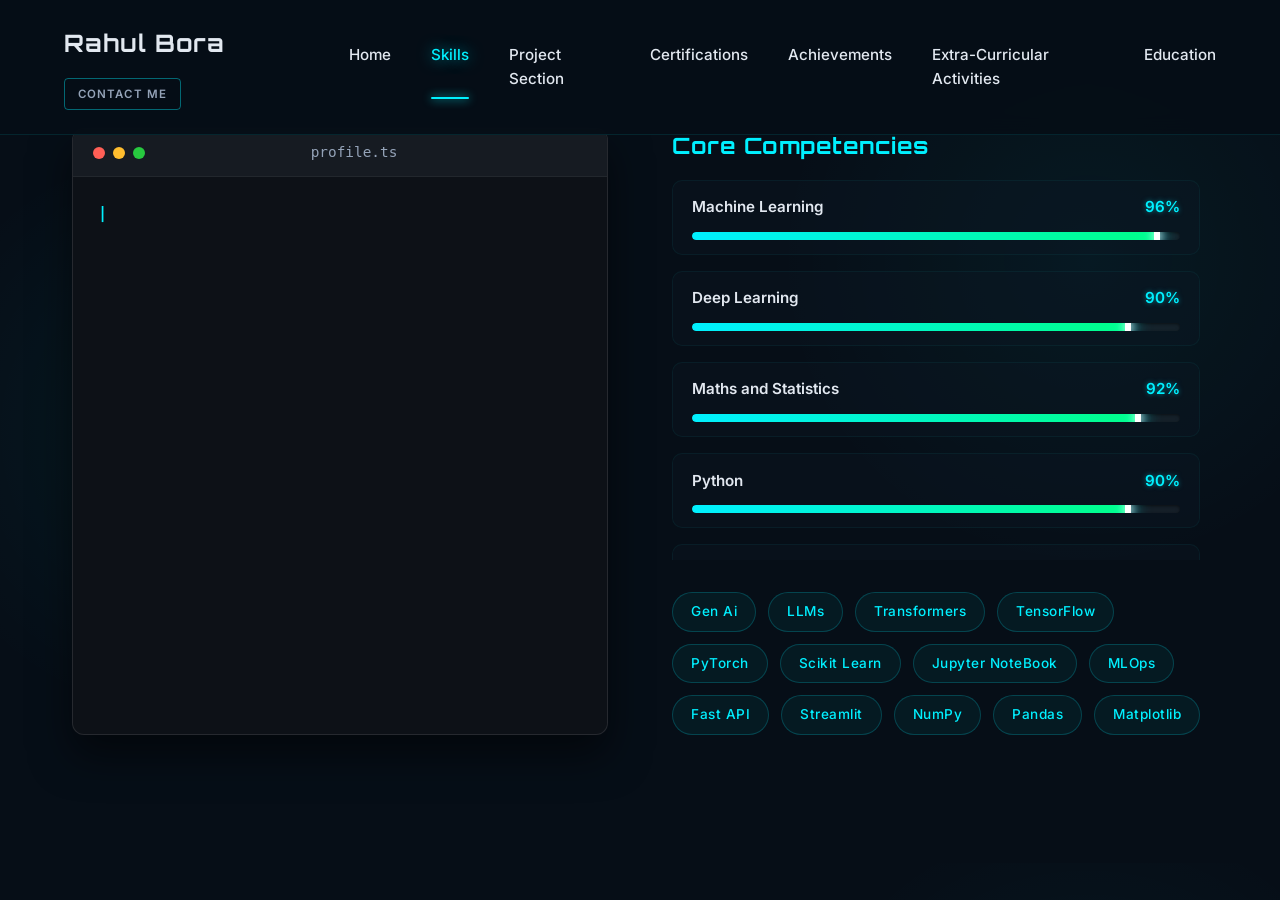
==== skills.html @ 7b427ab5 "pushing" ====
<!DOCTYPE html>
<html lang="en">

<head>
    <meta charset="UTF-8">
    <meta name="viewport" content="width=device-width, initial-scale=1.0">
    <title>Skills | Rahul AI Portfolio</title>
    <meta name="description" content="Technical skills and core competencies of Rahul.">
    <link rel="stylesheet" href="styles.css">
    <link rel="preconnect" href="https://fonts.googleapis.com">
    <link rel="preconnect" href="https://fonts.gstatic.com" crossorigin>
    <link
        href="https://fonts.googleapis.com/css2?family=Inter:wght@400;500;600;700&family=Orbitron:wght@500;700;900&display=swap"
        rel="stylesheet">
    <link rel="stylesheet" href="https://cdnjs.cloudflare.com/ajax/libs/font-awesome/6.4.0/css/all.min.css">
</head>

<body class="skills-page">
    <nav class="navbar">
        <div class="logo">
            <span class="logo-text">Rahul Bora</span>
            <a href="contact.html" class="btn-nav-contact">Contact Me</a>
        </div>
        <div class="nav-links">
            <a href="index.html">Home</a>
            <a href="skills.html" class="active">Skills</a>
            <a href="projects.html">Project Section</a>
            <a href="certification.html">Certifications</a>
            <a href="achievements.html">Achievements</a>
            <a href="extracurriculars.html">Extra-Curricular Activities</a>
            <a href="education.html">Education</a>
        </div>
    </nav>

    <main>
        <section id="skills" class="about-section" style="padding-top: 8rem;">


            <div class="about-content">
                <div class="code-window">
                    <div class="window-header">
                        <div class="dots">
                            <span class="dot red"></span>
                            <span class="dot yellow"></span>
                            <span class="dot green"></span>
                        </div>
                        <div class="filename">profile.ts</div>
                    </div>
                    <div class="code-content">
                        <pre class="profile-code-pre"><code id="profile-code-typewriter" class="profile-typewriter-code"></code></pre>
                    </div>
                </div>

                <div class="about-text">
                    <h3 class="subsection-title">Core Competencies</h3>

                    <div class="skills-list">
                        <div class="skill-item">
                            <div class="skill-info">
                                <span>Machine Learning</span>
                                <span>96%</span>
                            </div>
                            <div class="progress-bar">
                                <div class="progress" style="width: 96%"></div>
                            </div>
                        </div>
                        <div class="skill-item">
                            <div class="skill-info">
                                <span>Deep Learning</span>
                                <span>90%</span>
                            </div>
                            <div class="progress-bar">
                                <div class="progress" style="width: 90%"></div>
                            </div>
                        </div>
                        <div class="skill-item">
                            <div class="skill-info">
                                <span>Maths and Statistics</span>
                                <span>92%</span>
                            </div>
                            <div class="progress-bar">
                                <div class="progress" style="width: 92%"></div>
                            </div>
                        </div>
                        <div class="skill-item">
                            <div class="skill-info">
                                <span>Python</span>
                                <span>90%</span>
                            </div>
                            <div class="progress-bar">
                                <div class="progress" style="width: 90%"></div>
                            </div>
                        </div>
                        <div class="skill-item">
                            <div class="skill-info">
                                <span>C++</span>
                                <span>95%</span>
                            </div>
                            <div class="progress-bar">
                                <div class="progress" style="width: 99%"></div>
                            </div>
                        </div>
                        <div class="skill-item">
                            <div class="skill-info">
                                <span>MySQL</span>
                                <span>90%</span>
                            </div>
                            <div class="progress-bar">
                                <div class="progress" style="width: 90%"></div>
                            </div>
                        </div>
                        <div class="skill-item">
                            <div class="skill-info">
                                <span>Power Bi</span>
                                <span>80%</span>
                            </div>
                            <div class="progress-bar">
                                <div class="progress" style="width: 80%"></div>
                            </div>
                        </div>
                    </div>

                    <div class="tags">
                        <span class="tag">Gen Ai</span>
                        <span class="tag">LLMs</span>
                        <span class="tag">Transformers</span>
                        <span class="tag">TensorFlow</span>
                        <span class="tag">PyTorch</span>
                        <span class="tag">Scikit Learn</span>
                        <span class="tag">Jupyter NoteBook</span>
                        <span class="tag">MLOps</span>
                        <span class="tag">Fast API</span>
                        <span class="tag">Streamlit</span>
                        <span class="tag">NumPy</span>
                        <span class="tag">Pandas</span>
                        <span class="tag">Matplotlib</span>
                    </div>
                </div>
            </div>
        </section>
    </main>

    <script src="script.js"></script>
</body>

</html>
---- styles.css ----
:root {
    --bg-color: #060e17;
    /* Dark deep blue */
    --bg-light: #0d1825;
    --text-color: #e2e8f0;
    --accent-color: #00f0ff;
    /* Cyan */
    --accent-hover: #00c3d9;
    --nav-bg: rgba(6, 14, 23, 0.9);
    --card-bg: rgba(13, 24, 37, 0.6);
    --font-heading: 'Orbitron', sans-serif;
    --font-main: 'Inter', sans-serif;
    --text-muted: #94a3b8;

    /* Code syntax colors */
    --code-keyword: #c678dd;
    --code-string: #98c379;
    --code-variable: #e5c07b;
    --code-property: #61afef;
}

* {
    margin: 0;
    padding: 0;
    box-sizing: border-box;
    scroll-behavior: smooth;
}

body {
    background-color: var(--bg-color);
    color: var(--text-color);
    font-family: var(--font-main);
    line-height: 1.6;
    overflow-x: hidden;
    background-image:
        radial-gradient(circle at 15% 50%, rgba(0, 240, 255, 0.05), transparent 25%),
        radial-gradient(circle at 85% 30%, rgba(0, 240, 255, 0.05), transparent 25%);
}

/* Typography */
h1,
h2,
.logo {
    font-family: var(--font-heading);
    letter-spacing: 1px;
}

.highlight {
    color: var(--accent-color);
}

/* Navbar */
.navbar {
    position: fixed;
    top: 0;
    width: 100%;
    padding: 1.5rem 4rem;
    background: var(--nav-bg);
    backdrop-filter: blur(10px);
    z-index: 1000;
    display: flex;
    justify-content: space-between;
    align-items: center;
    border-bottom: 1px solid rgba(0, 240, 255, 0.1);
}

.logo {
    font-size: 1.5rem;
    font-weight: 700;
    display: flex;
    align-items: center;
    gap: 1rem;
    flex-wrap: wrap;
}

.btn-nav-contact {
    font-family: var(--font-main);
    font-size: 0.72rem;
    font-weight: 600;
    letter-spacing: 0.1em;
    text-transform: uppercase;
    text-decoration: none;
    color: var(--text-muted);
    padding: 0.5em 1.1em;
    border: 1px solid rgba(0, 240, 255, 0.4);
    border-radius: 4px;
    transition: color 0.25s ease, border-color 0.25s ease, box-shadow 0.25s ease, background 0.25s ease;
    white-space: nowrap;
}

.btn-nav-contact:hover {
    color: var(--accent-color);
    border-color: var(--accent-color);
    box-shadow: 0 0 14px rgba(0, 240, 255, 0.35);
    background: rgba(0, 240, 255, 0.06);
}

.logo-icon {
    display: flex;
    align-items: center;
    justify-content: center;
    width: 35px;
    height: 35px;
    border-radius: 50%;
    border: 2px solid var(--accent-color);
    color: var(--accent-color);
    font-size: 1.2rem;
}

.nav-links {
    display: flex;
    gap: 2.5rem;
}

.nav-links a {
    color: var(--text-color);
    text-decoration: none;
    font-weight: 500;
    font-size: 0.95rem;
    position: relative;
    padding: 0.2rem 0;
    transition: color 0.3s ease, text-shadow 0.3s ease;
}

.nav-links a::after {
    content: '';
    position: absolute;
    bottom: -4px;
    left: 50%;
    transform: translateX(-50%);
    width: 0;
    height: 2px;
    background: var(--accent-color);
    transition: width 0.3s cubic-bezier(0.175, 0.885, 0.32, 1.275), box-shadow 0.3s ease;
    box-shadow: 0 0 10px var(--accent-color);
    border-radius: 2px;
}

.nav-links a:hover,
.nav-links a.active {
    color: var(--accent-color);
    text-shadow: 0 0 15px rgba(0, 240, 255, 0.6);
}

.nav-links a:hover::after,
.nav-links a.active::after {
    width: 100%;
}

/* Main Container */
main {
    max-width: 1200px;
    margin: 0 auto;
    padding: 0 2rem;
}

/* Hero Section */
.hero-section {
    display: flex;
    justify-content: space-between;
    align-items: center;
    padding: 12rem 0 5rem 0;
    min-height: 80vh;
}

.hero-content {
    flex: 1;
    padding-right: 2rem;
    animation: fadeIn 1s ease-out forwards;
}

.hero-content h1 {
    font-size: 3.5rem;
    font-weight: 900;
    margin-bottom: 1rem;
    line-height: 1.2;
    text-transform: uppercase;
    letter-spacing: 3px;
    display: inline-block;
}

.hero-content h1 .highlight {
    color: var(--accent-color);
    text-shadow: 0 0 10px rgba(0, 240, 255, 0.6), 0 0 20px rgba(0, 240, 255, 0.4);
}

.hero-content h1::after {
    content: "_";
    color: var(--accent-color);
    animation: blinkCursor 1s step-start infinite;
    margin-left: 5px;
}

@keyframes blinkCursor {
    50% {
        opacity: 0;
    }
}

.description {
    font-size: 1.05rem;
    color: var(--text-muted);
    margin-bottom: 2.5rem;
    max-width: 580px;
    line-height: 1.7;
}

.hero-buttons {
    display: flex;
    gap: 1rem;
    margin-bottom: 2rem;
}

.btn {
    display: inline-block;
    padding: 0.8rem 1.8rem;
    border-radius: 8px;
    text-decoration: none;
    font-weight: 600;
    font-family: var(--font-heading);
    font-size: 0.9rem;
    letter-spacing: 0.5px;
    transition: all 0.3s ease;
}

.btn-primary {
    background-color: var(--accent-color);
    color: #000;
    box-shadow: 0 0 15px rgba(0, 240, 255, 0.4);
}

.btn-primary:hover {
    background-color: var(--accent-hover);
    box-shadow: 0 0 25px rgba(0, 240, 255, 0.6);
    transform: translateY(-2px);
}

.btn-secondary {
    background-color: transparent;
    color: var(--accent-color);
    border: 1px solid var(--accent-color);
}

.btn-secondary:hover {
    background-color: rgba(0, 240, 255, 0.1);
    transform: translateY(-2px);
}

.social-links {
    display: flex;
    gap: 1.5rem;
}

.social-links a {
    color: var(--accent-color);
    font-size: 1.5rem;
    transition: all 0.3s ease;
}

.social-links a:hover {
    color: #fff;
    text-shadow: 0 0 10px var(--accent-color);
    transform: translateY(-3px);
}

/* Hero Image */
.hero-image-container {
    flex: 1;
    display: flex;
    justify-content: flex-end;
    animation: slideInRight 1s ease-out forwards;
}

.profile-image {
    width: 450px;
    height: auto;
    border-radius: 28px;
    border: 1px solid rgba(0, 240, 255, 0.18);
    box-shadow:
        0 22px 55px rgba(0, 0, 0, 0.55),
        0 0 0 3px rgba(0, 240, 255, 0.07) inset,
        0 0 70px rgba(0, 240, 255, 0.14);
    filter: drop-shadow(0 0 30px rgba(0, 240, 255, 0.2));
    animation: float 6s ease-in-out infinite;
}

/* About Section */
.about-section {
    padding: 5rem 0 8rem 0;
}

.section-header {
    text-align: center;
    margin-bottom: 4rem;
}

.section-header h2 {
    font-size: 2.5rem;
    display: inline-block;
}

.underline {
    height: 3px;
    width: 60px;
    background-color: var(--accent-color);
    margin: 10px auto 0;
    box-shadow: 0 0 10px var(--accent-color);
}

.about-content {
    display: grid;
    grid-template-columns: 1fr 1fr;
    gap: 4rem;
    align-items: stretch;
}

/* Skills page: panels slide in when section is shown (triggered via .skills-panels-visible) */
.skills-page .about-content .code-window,
.skills-page .about-content .about-text {
    opacity: 0;
    will-change: transform, opacity;
}

.skills-page .about-content .code-window {
    transform: translateX(-4.5rem);
}

.skills-page .about-content .about-text {
    transform: translateX(4.5rem);
}

.skills-page .about-content.skills-panels-visible .code-window {
    animation: skillsPanelFromLeft 0.9s cubic-bezier(0.22, 1, 0.36, 1) forwards;
}

.skills-page .about-content.skills-panels-visible .about-text {
    animation: skillsPanelFromRight 0.9s cubic-bezier(0.22, 1, 0.36, 1) 0.08s forwards;
}

@media (prefers-reduced-motion: reduce) {

    .skills-page .about-content .code-window,
    .skills-page .about-content .about-text {
        opacity: 1;
        transform: none;
        will-change: auto;
    }

    .skills-page .about-content.skills-panels-visible .code-window,
    .skills-page .about-content.skills-panels-visible .about-text {
        animation: none;
    }
}

/* Code Window Container */
.code-window {
    background-color: #0d1117;
    border-radius: 12px;
    border: 1px solid rgba(255, 255, 255, 0.1);
    overflow: hidden;
    box-shadow: 0 20px 40px rgba(0, 0, 0, 0.5);
    display: flex;
    flex-direction: column;
    transition: transform 0.4s ease, box-shadow 0.4s ease, border-color 0.4s ease;
}

.code-window:hover {
    transform: translateY(-5px);
    box-shadow: 0 25px 50px rgba(0, 0, 0, 0.6), 0 0 20px rgba(0, 240, 255, 0.2);
    border-color: rgba(0, 240, 255, 0.3);
}

.window-header {
    background-color: #161b22;
    padding: 12px 20px;
    display: flex;
    align-items: center;
    border-bottom: 1px solid rgba(255, 255, 255, 0.05);
}

.dots {
    display: flex;
    gap: 8px;
    margin-right: 20px;
}

.dot {
    width: 12px;
    height: 12px;
    border-radius: 50%;
}

.dot.red {
    background-color: #ff5f56;
}

.dot.yellow {
    background-color: #ffbd2e;
}

.dot.green {
    background-color: #27c93f;
}

.filename {
    color: var(--text-muted);
    font-size: 0.9rem;
    font-family: monospace;
    flex: 1;
    text-align: center;
    margin-right: 44px;
    /* offset for dots to keep centered */
}

.code-content {
    padding: 24px;
    font-family: 'Consolas', 'Monaco', monospace;
    font-size: 0.95rem;
    line-height: 1.7;
    overflow-x: auto;
}

.code-content .keyword {
    color: var(--code-keyword);
}

.code-content .string {
    color: var(--code-string);
}

.code-content .variable {
    color: var(--code-variable);
}

.code-content .property {
    color: var(--code-property);
}

.profile-code-pre {
    min-height: 11.5em;
    margin: 0;
}

.profile-typewriter-cursor {
    display: inline-block;
    color: var(--accent-color);
    animation: blinkCursor 1s step-end infinite;
    font-weight: 600;
    margin-left: 1px;
}

/* About Text & Progress */
.about-text {
    display: flex;
    flex-direction: column;
    justify-content: center;
}

.subsection-title {
    font-family: var(--font-heading);
    color: var(--accent-color);
    font-size: 1.4rem;
    margin-bottom: 1rem;
    letter-spacing: 0.5px;
}

.mt-2 {
    margin-top: 2.5rem;
}

.about-text p {
    color: var(--text-muted);
    margin-bottom: 1.5rem;
}

/* Progress Bars */
.skills-list {
    display: flex;
    flex-direction: column;
    gap: 1rem;
    margin-bottom: 2rem;
    max-height: 380px;
    overflow-y: auto;
    padding-right: 0.5rem;
}

.skills-list::-webkit-scrollbar {
    width: 6px;
}

.skills-list::-webkit-scrollbar-track {
    background: rgba(255, 255, 255, 0.05);
    border-radius: 3px;
}

.skills-list::-webkit-scrollbar-thumb {
    background: rgba(0, 240, 255, 0.3);
    border-radius: 3px;
}

.skills-list::-webkit-scrollbar-thumb:hover {
    background: rgba(0, 240, 255, 0.6);
}

.skill-item {
    width: 100%;
    background: rgba(13, 24, 37, 0.4);
    backdrop-filter: blur(5px);
    padding: 0.9rem 1.2rem;
    border-radius: 10px;
    border: 1px solid rgba(0, 240, 255, 0.05);
    transition: all 0.3s ease;
    opacity: 0;
    transform: translateX(-20px);
    animation: slideInRight 0.6s ease-out forwards;
}

.skill-item:nth-child(1) {
    animation-delay: 0.1s;
}

.skill-item:nth-child(2) {
    animation-delay: 0.2s;
}

.skill-item:nth-child(3) {
    animation-delay: 0.3s;
}

.skill-item:nth-child(4) {
    animation-delay: 0.4s;
}

.skill-item:nth-child(5) {
    animation-delay: 0.5s;
}

.skill-item:nth-child(6) {
    animation-delay: 0.6s;
}

.skill-item:nth-child(7) {
    animation-delay: 0.7s;
}

.skill-item:hover {
    transform: translateX(5px) scale(1.02);
    background: rgba(13, 24, 37, 0.7);
    border-color: rgba(0, 240, 255, 0.3);
    box-shadow: 0 5px 15px rgba(0, 0, 0, 0.3), inset 0 0 10px rgba(0, 240, 255, 0.05);
}

.skill-info {
    display: flex;
    justify-content: space-between;
    margin-bottom: 12px;
    font-size: 0.95rem;
    font-weight: 600;
}

.skill-info span:last-child {
    color: var(--accent-color);
    text-shadow: 0 0 5px rgba(0, 240, 255, 0.5);
}

.progress-bar {
    height: 8px;
    background-color: rgba(255, 255, 255, 0.05);
    border-radius: 4px;
    overflow: hidden;
    position: relative;
    box-shadow: inset 0 1px 3px rgba(0, 0, 0, 0.5);
}

.progress {
    height: 100%;
    background: linear-gradient(90deg, var(--accent-color), #00ff88);
    border-radius: 4px;
    box-shadow: 0 0 15px var(--accent-color);
    transform-origin: left;
    animation: fillProgress 1.5s cubic-bezier(0.1, 0.7, 0.1, 1) forwards;
}

.progress::after {
    content: '';
    position: absolute;
    right: 0;
    top: 50%;
    transform: translateY(-50%);
    width: 6px;
    height: 14px;
    background: #fff;
    border-radius: 2px;
    box-shadow: 0 0 10px #fff, 0 0 20px var(--accent-color);
}

@keyframes fillProgress {
    from {
        transform: scaleX(0);
    }

    to {
        transform: scaleX(1);
    }
}

/* Tags */
.tags {
    display: flex;
    flex-wrap: wrap;
    gap: 12px;
    margin-top: auto;
}

.tag {
    padding: 8px 18px;
    border-radius: 25px;
    border: 1px solid rgba(0, 240, 255, 0.2);
    color: var(--accent-color);
    font-size: 0.85rem;
    font-weight: 500;
    letter-spacing: 0.5px;
    background-color: rgba(0, 240, 255, 0.05);
    backdrop-filter: blur(5px);
    transition: all 0.3s cubic-bezier(0.175, 0.885, 0.32, 1.275);
    opacity: 0;
    transform: translateY(10px);
    animation: fadeIn 0.5s ease-out forwards;
}

.tags .tag:nth-child(1) {
    animation-delay: 0.3s;
}

.tags .tag:nth-child(2) {
    animation-delay: 0.4s;
}

.tags .tag:nth-child(3) {
    animation-delay: 0.5s;
}

.tags .tag:nth-child(4) {
    animation-delay: 0.6s;
}

.tags .tag:nth-child(5) {
    animation-delay: 0.7s;
}

.tags .tag:nth-child(6) {
    animation-delay: 0.8s;
}

.tags .tag:nth-child(7) {
    animation-delay: 0.9s;
}

.tag:hover {
    background-color: var(--accent-color);
    color: #000;
    box-shadow: 0 0 15px rgba(0, 240, 255, 0.5);
    transform: translateY(-3px) scale(1.05);
}

/* Project Tech Stack Tags */
.tech-stack {
    display: flex;
    flex-wrap: wrap;
    gap: 10px;
}

.tech-tag {
    padding: 6px 14px;
    border-radius: 6px;
    background: rgba(0, 240, 255, 0.05);
    border: 1px solid rgba(0, 240, 255, 0.2);
    color: var(--accent-color);
    font-size: 0.85rem;
    font-weight: 500;
    letter-spacing: 0.5px;
    transition: all 0.3s ease;
}

.tech-tag:hover {
    background: rgba(0, 240, 255, 0.15);
    border-color: var(--accent-color);
    box-shadow: 0 0 15px rgba(0, 240, 255, 0.3);
    transform: translateY(-2px);
    color: #fff;
    text-shadow: 0 0 5px rgba(0, 240, 255, 0.8);
}

/* Education Timeline Section */
.education-timeline {
    position: relative;
    max-width: 800px;
    margin: 0 auto;
    padding: 2rem 0;
}

.education-timeline::before {
    content: '';
    position: absolute;
    top: 0;
    left: 20px;
    height: 100%;
    width: 2px;
    background: linear-gradient(to bottom, transparent, var(--accent-color), transparent);
    box-shadow: 0 0 10px var(--accent-color);
}

.timeline-item {
    position: relative;
    padding-left: 60px;
    margin-bottom: 3rem;
    opacity: 0;
    transform: translateX(-30px);
    animation: slideInRight 0.8s ease-out forwards;
}

.timeline-item:nth-child(1) {
    animation-delay: 0.1s;
}

.timeline-item:nth-child(2) {
    animation-delay: 0.3s;
}

.timeline-item:nth-child(3) {
    animation-delay: 0.5s;
}

.timeline-item:last-child {
    margin-bottom: 0;
}

.timeline-dot {
    position: absolute;
    left: 0;
    top: 0;
    width: 42px;
    height: 42px;
    background: var(--bg-color);
    border: 2px solid var(--accent-color);
    border-radius: 50%;
    display: flex;
    align-items: center;
    justify-content: center;
    color: var(--accent-color);
    font-size: 1.1rem;
    box-shadow: 0 0 15px rgba(0, 240, 255, 0.4);
    z-index: 2;
    transition: all 0.3s ease;
}

.timeline-item:hover .timeline-dot {
    background: var(--accent-color);
    color: #000;
    box-shadow: 0 0 20px var(--accent-color), 0 0 40px var(--accent-color);
    transform: scale(1.1);
}

.timeline-content {
    background: rgba(13, 24, 37, 0.4);
    backdrop-filter: blur(10px);
    border: 1px solid rgba(0, 240, 255, 0.1);
    border-radius: 12px;
    padding: 1.8rem;
    position: relative;
    transition: all 0.4s ease;
    overflow: hidden;
}

.timeline-content::before {
    content: '';
    position: absolute;
    top: 0;
    left: 0;
    width: 3px;
    height: 0;
    background: var(--accent-color);
    transition: height 0.4s ease;
}

.timeline-item:hover .timeline-content {
    transform: translateY(-5px);
    border-color: rgba(0, 240, 255, 0.3);
    box-shadow: 0 10px 30px rgba(0, 0, 0, 0.5), inset 0 0 20px rgba(0, 240, 255, 0.05);
}

.timeline-item:hover .timeline-content::before {
    height: 100%;
}

.timeline-header {
    display: flex;
    justify-content: space-between;
    align-items: flex-start;
    flex-wrap: wrap;
    gap: 10px;
    margin-bottom: 0.8rem;
}

.timeline-header .duration {
    font-size: 0.85rem;
    color: var(--accent-color);
    background: rgba(0, 240, 255, 0.1);
    padding: 0.3rem 0.8rem;
    border-radius: 20px;
    border: 1px solid rgba(0, 240, 255, 0.2);
    display: flex;
    align-items: center;
    gap: 6px;
}

.timeline-content .institution {
    color: #fff;
    font-size: 1.25rem;
    font-family: var(--font-heading);
    margin: 0;
    letter-spacing: 0.5px;
}

.timeline-content .degree {
    color: var(--text-color);
    font-size: 1.05rem;
    font-weight: 500;
    margin-bottom: 1.2rem;
}

.timeline-details {
    display: flex;
    justify-content: space-between;
    align-items: center;
    border-top: 1px solid rgba(255, 255, 255, 0.05);
    padding-top: 1.2rem;
    font-size: 0.9rem;
}

.timeline-details .location {
    color: var(--text-muted);
    display: flex;
    align-items: center;
    gap: 6px;
}

.timeline-details .score {
    font-weight: 600;
    font-family: var(--font-heading);
    letter-spacing: 1px;
}

/* Animations */
@keyframes fadeIn {
    from {
        opacity: 0;
        transform: translateY(20px);
    }

    to {
        opacity: 1;
        transform: translateY(0);
    }
}

@keyframes slideInRight {
    from {
        opacity: 0;
        transform: translateX(30px);
    }

    to {
        opacity: 1;
        transform: translateX(0);
    }
}

@keyframes skillsPanelFromLeft {
    from {
        opacity: 0;
        transform: translateX(-4.5rem);
    }

    to {
        opacity: 1;
        transform: translateX(0);
    }
}

@keyframes skillsPanelFromRight {
    from {
        opacity: 0;
        transform: translateX(4.5rem);
    }

    to {
        opacity: 1;
        transform: translateX(0);
    }
}

@keyframes float {
    0% {
        transform: translateY(0px);
    }

    50% {
        transform: translateY(-15px);
    }

    100% {
        transform: translateY(0px);
    }
}

/* Responsive */
@media (max-width: 968px) {
    .navbar {
        padding: 1.5rem 2rem;
    }

    .hero-section {
        flex-direction: column;
        text-align: center;
        padding-top: 8rem;
    }

    .hero-content {
        padding-right: 0;
        margin-bottom: 3rem;
    }

    .description {
        margin: 0 auto 2.5rem auto;
    }

    .hero-buttons {
        justify-content: center;
    }

    .social-links {
        justify-content: center;
    }

    .hero-image-container {
        justify-content: center;
    }

    .about-content {
        grid-template-columns: 1fr;
    }

    .timeline-item {
        padding-left: 40px;
    }

    .timeline-dot {
        width: 32px;
        height: 32px;
        font-size: 0.9rem;
    }

    .timeline-header {
        flex-direction: column;
    }

    .timeline-details {
        flex-direction: column;
        align-items: flex-start;
        gap: 10px;
    }
}

/* Extracurriculars Section */
.extracurriculars-container {
    display: flex;
    gap: 3rem;
    align-items: flex-start;
    background: var(--card-bg);
    padding: 2.5rem;
    border-radius: 12px;
    border: 1px solid rgba(0, 240, 255, 0.1);
    box-shadow: 0 10px 30px rgba(0, 0, 0, 0.3);
    transition: transform 0.3s ease, border-color 0.3s ease;
}

.extracurriculars-container:hover {
    transform: translateY(-5px);
    border-color: rgba(0, 240, 255, 0.3);
}

.extracurricular-images {
    flex: 1;
    display: flex;
    flex-direction: column;
    gap: 1.5rem;
}

.extracurricular-images img {
    width: 100%;
    border-radius: 8px;
    box-shadow: 0 5px 15px rgba(0, 0, 0, 0.5);
    border: 1px solid rgba(255, 255, 255, 0.1);
    transition: transform 0.3s ease;
}

.extracurricular-images img:hover {
    transform: scale(1.02);
}

.extracurricular-text {
    flex: 1;
}

.extracurricular-text h3 {
    color: var(--accent-color);
    font-size: 1.5rem;
    margin-bottom: 1rem;
    font-family: var(--font-heading);
}

.extracurricular-text p {
    color: var(--text-color);
    font-size: 1.05rem;
    line-height: 1.7;
}

@media (max-width: 968px) {
    .extracurriculars-container {
        flex-direction: column;
    }
}

/* Achievements Specific Effects */
.achievement-card {
    transition: all 0.5s cubic-bezier(0.175, 0.885, 0.32, 1.275);
    position: relative;
    overflow: hidden;
    z-index: 1;
}

.achievement-card::before {
    content: '';
    position: absolute;
    top: 0;
    left: -100%;
    width: 50%;
    height: 100%;
    background: linear-gradient(90deg, transparent, rgba(0, 240, 255, 0.2), transparent);
    transform: skewX(-20deg);
    transition: all 0.5s ease;
    z-index: -1;
}

.timeline-item:hover .achievement-card {
    transform: translateY(-10px) scale(1.03);
    border-color: rgba(0, 240, 255, 0.8);
    box-shadow: 0 15px 35px rgba(0, 0, 0, 0.6), 0 0 20px rgba(0, 240, 255, 0.3);
}

.timeline-item:hover .achievement-card::before {
    left: 200%;
    transition: all 0.8s ease;
}

.timeline-item:hover .achievement-dot {
    background: var(--accent-color);
    color: #000;
    box-shadow: 0 0 20px var(--accent-color), 0 0 40px var(--accent-color);
    transform: scale(1.3) rotate(360deg);
}

.achievement-dot {
    transition: all 0.6s cubic-bezier(0.68, -0.55, 0.265, 1.55);
}

/* Projects Section */
.projects-grid {
    display: flex;
    flex-direction: column;
    gap: 3rem;
    margin-top: 2rem;
}

.project-card {
    display: flex;
    flex-direction: column;
    background: #111822;
    /* Matches dark theme card */
    border-radius: 16px;
    border: 1px solid rgba(0, 240, 255, 0.05);
    box-shadow: 0 10px 30px rgba(0, 0, 0, 0.4);
    overflow: hidden;
    /* Initial state for intersection observer */
    opacity: 0;
    transform: translateY(50px) scale(0.95);
    transition: opacity 0.6s ease-out, transform 0.6s cubic-bezier(0.175, 0.885, 0.32, 1.275), box-shadow 0.2s ease, border-color 0.2s ease;
}

.project-card.visible {
    opacity: 1;
    transform: translateY(0) scale(1);
    /* JS will take over transform on hover, so this reset is needed */
}

/* Fast transition when hovering to make 3D effect responsive */
.project-card.animated:hover {
    transition: transform 0.1s ease-out, box-shadow 0.2s ease-out, border-color 0.2s ease-out;
}

/* Interactive cursor-tracking glow */
.project-card::before {
    content: '';
    position: absolute;
    top: 0;
    left: 0;
    width: 100%;
    height: 100%;
    background: radial-gradient(
        600px circle at var(--mouse-x, 0) var(--mouse-y, 0),
        rgba(0, 240, 255, 0.06),
        transparent 40%
    );
    opacity: 0;
    transition: opacity 0.5s ease;
    pointer-events: none;
    z-index: 1;
}

.project-card:hover::before {
    opacity: 1;
}

@media (min-width: 968px) {
    .project-card {
        flex-direction: row;
        align-items: stretch;
    }
}

/* Base hover state fallback in case JS fails */
.project-card:hover:not(.animated) {
    transform: translateY(-8px);
    border-color: rgba(0, 240, 255, 0.4);
    box-shadow: 0 15px 40px rgba(0, 0, 0, 0.5), 0 0 20px rgba(0, 240, 255, 0.15);
}

.project-content {
    flex: 1;
    padding: 1.5rem 2rem;
    display: flex;
    flex-direction: column;
}

.project-content h3 {
    font-size: 2rem;
    margin-bottom: 0.5rem;
    font-family: var(--font-heading);
    letter-spacing: 1px;
    font-weight: 800;
    text-transform: uppercase;
    background: linear-gradient(90deg, #00f0ff, #0088ff);
    background-clip: text;
    -webkit-background-clip: text;
    -webkit-text-fill-color: transparent;
    text-shadow: 0 0 20px rgba(0, 240, 255, 0.4);
    position: relative;
    display: inline-block;
}

.project-content h3::after {
    content: '';
    position: absolute;
    bottom: -4px;
    left: 0;
    width: 0;
    height: 2px;
    background: linear-gradient(to right, #00f0ff, transparent);
    transition: width 0.4s ease;
}

.project-card:hover .project-content h3::after {
    width: 100%;
}

.project-subtitle {
    font-size: 1rem;
    color: var(--text-muted);
}

.project-description {
    color: var(--text-color);
    margin-bottom: 1rem;
    line-height: 1.5;
    font-size: 0.9rem;
    padding-left: 1.2rem;
}

.project-description li {
    margin-bottom: 0.4rem;
    color: #cbd5e1;
}

.project-description strong {
    color: #e2e8f0;
    font-weight: 600;
}

.tech-stack {
    display: flex;
    flex-wrap: wrap;
    gap: 1.5rem;
    margin-top: auto;
    margin-bottom: 1.5rem;
}

.tech-tag {
    color: #e2e8f0;
    font-size: 0.95rem;
    font-weight: 600;
}

.project-links {
    margin-top: 1rem;
    display: flex;
    align-items: center;
}

.github-link {
    display: inline-flex;
    align-items: center;
    gap: 0.75rem;
    padding: 0.75rem 1.75rem;
    background: linear-gradient(135deg, rgba(0, 240, 255, 0.1) 0%, rgba(0, 240, 255, 0.05) 100%);
    border: 1px solid rgba(0, 240, 255, 0.2);
    border-radius: 30px;
    color: #e2e8f0;
    font-size: 0.95rem;
    font-weight: 600;
    text-decoration: none;
    text-transform: uppercase;
    letter-spacing: 0.5px;
    transition: all 0.4s cubic-bezier(0.175, 0.885, 0.32, 1.275);
    backdrop-filter: blur(10px);
    box-shadow: 0 4px 15px rgba(0, 0, 0, 0.2);
    position: relative;
    overflow: hidden;
}

.github-link::before {
    content: '';
    position: absolute;
    top: 0;
    left: -100%;
    width: 50%;
    height: 100%;
    background: linear-gradient(90deg, transparent, rgba(255, 255, 255, 0.2), transparent);
    transform: skewX(-20deg);
    transition: all 0.6s ease;
}

.github-link i {
    font-size: 1.2rem;
    color: var(--accent-color);
    transition: transform 0.4s ease;
}

.github-link:hover {
    transform: translateY(-4px) scale(1.02);
    background: rgba(0, 240, 255, 0.15);
    border-color: rgba(0, 240, 255, 0.5);
    color: #fff;
    box-shadow: 0 10px 25px rgba(0, 240, 255, 0.2), inset 0 0 15px rgba(0, 240, 255, 0.1);
}

.github-link:hover::before {
    left: 200%;
}

.github-link:hover i {
    transform: scale(1.1) rotate(5deg);
}

.project-image-container {
    flex: 1;
    display: flex;
    align-items: center;
    justify-content: center;
    background: rgba(0, 0, 0, 0.2);
    padding: 1rem;
    border-left: 1px solid rgba(255, 255, 255, 0.05);
}

.project-image-container img {
    max-width: 100%;
    border-radius: 8px;
    box-shadow: 0 5px 20px rgba(0, 0, 0, 0.5);
    transition: transform 0.4s ease;
}

.project-card:hover .project-image-container img {
    transform: scale(1.03);
}

/* Extracurriculars Section Styling */
.extracurriculars-container {
    display: flex;
    flex-wrap: wrap;
    gap: 3rem;
    align-items: center;
    background: rgba(0, 0, 0, 0.4);
    padding: 3rem;
    border-radius: 20px;
    border: 1px solid rgba(0, 240, 255, 0.1);
    box-shadow: 0 10px 30px rgba(0, 0, 0, 0.5), inset 0 0 20px rgba(0, 240, 255, 0.05);
    position: relative;
    overflow: hidden;
    opacity: 0;
    transform: translateY(30px);
    visibility: hidden;
    transition: opacity 0.8s cubic-bezier(0.175, 0.885, 0.32, 1.275), transform 0.8s cubic-bezier(0.175, 0.885, 0.32, 1.275), box-shadow 0.4s ease, border-color 0.4s ease;
}

.extracurriculars-container.visible {
    opacity: 1;
    transform: translateY(0);
    visibility: visible;
}

.extracurriculars-container::before {
    content: '';
    position: absolute;
    top: 0; left: 0; right: 0; bottom: 0;
    pointer-events: none;
    background: radial-gradient(circle at center, rgba(0, 240, 255, 0.1) 0%, transparent 70%);
    opacity: 0;
    transition: opacity 0.5s ease;
}

.extracurriculars-container:hover {
    transform: translateY(-5px);
    box-shadow: 0 15px 40px rgba(0, 240, 255, 0.15), inset 0 0 30px rgba(0, 240, 255, 0.1);
    border-color: rgba(0, 240, 255, 0.3);
}

.extracurriculars-container:hover::before {
    opacity: 1;
}

.extracurricular-images {
    flex: 1;
    min-width: 300px;
    display: flex;
    flex-direction: column;
    gap: 1.5rem;
}

.extracurricular-images img {
    width: 100%;
    border-radius: 12px;
    box-shadow: 0 10px 25px rgba(0, 0, 0, 0.6);
    transition: transform 0.5s cubic-bezier(0.175, 0.885, 0.32, 1.275), box-shadow 0.5s ease, filter 0.5s ease;
    border: 1px solid rgba(255, 255, 255, 0.05);
    filter: brightness(0.8) contrast(1.1);
}

.extracurricular-images img:hover {
    transform: scale(1.05) rotate(1deg);
    box-shadow: 0 15px 35px rgba(0, 240, 255, 0.2);
    border-color: rgba(0, 240, 255, 0.4);
    filter: brightness(1) contrast(1.2);
    z-index: 10;
}

.extracurricular-text {
    flex: 1.5;
    min-width: 300px;
}

.extracurricular-text h3 {
    color: var(--accent-color);
    font-size: 1.5rem;
    margin-bottom: 2rem;
    text-shadow: 0 0 10px rgba(0, 240, 255, 0.3);
    position: relative;
    display: inline-block;
}

.extracurricular-text h3::after {
    content: '';
    position: absolute;
    bottom: -10px;
    left: 0;
    width: 50px;
    height: 3px;
    background: var(--accent-color);
    border-radius: 2px;
    box-shadow: 0 0 10px var(--accent-color);
    transition: width 0.4s ease;
}

.extracurriculars-container:hover .extracurricular-text h3::after {
    width: 100%;
}

.extracurricular-text p {
    color: var(--text-color);
    line-height: 1.8;
    font-size: 1.05rem;
    opacity: 0.9;
    letter-spacing: 0.3px;
}

/* ========== Contact page (Get in Touch + form) ========== */
.contact-section {
    padding-top: 8rem;
    padding-bottom: 5rem;
    max-width: 1120px;
    margin-left: auto;
    margin-right: auto;
    position: relative;
    overflow: hidden;
}

.contact-orb {
    position: absolute;
    pointer-events: none;
    border-radius: 999px;
    filter: blur(14px);
    opacity: 0.35;
    z-index: 0;
}

.contact-orb-left {
    width: 240px;
    height: 240px;
    left: -90px;
    top: 22%;
    background: radial-gradient(circle at 40% 40%, rgba(0, 240, 255, 0.45), transparent 68%);
    animation: contactOrbDriftLeft 7.5s ease-in-out infinite;
}

.contact-orb-right {
    width: 280px;
    height: 280px;
    right: -110px;
    top: 8%;
    background: radial-gradient(circle at 45% 45%, rgba(0, 240, 255, 0.35), transparent 70%);
    animation: contactOrbDriftRight 8.5s ease-in-out infinite;
}

.contact-split {
    display: grid;
    grid-template-columns: minmax(0, 1fr) minmax(0, 1.05fr);
    gap: clamp(2rem, 5vw, 4rem);
    align-items: start;
    position: relative;
    z-index: 1;
}

.contact-heading {
    font-family: var(--font-heading);
    font-size: clamp(2rem, 4.5vw, 2.85rem);
    letter-spacing: 2px;
    margin-bottom: 1.1rem;
    line-height: 1.15;
}

.contact-heading .highlight {
    color: var(--accent-color);
    text-shadow: 0 0 28px rgba(0, 240, 255, 0.5);
}

.contact-lead {
    color: var(--text-muted);
    font-size: 1.03rem;
    line-height: 1.75;
    margin-bottom: 2.15rem;
    max-width: 34rem;
}

.contact-channels {
    list-style: none;
    display: flex;
    flex-direction: column;
    gap: 1.35rem;
}

.contact-channels li {
    display: flex;
    gap: 1rem;
    align-items: flex-start;
    opacity: 0;
    transform: translateY(10px);
    animation: contactItemIn 0.65s cubic-bezier(0.22, 1, 0.36, 1) forwards;
}

.contact-channels li:nth-child(1) { animation-delay: 0.18s; }
.contact-channels li:nth-child(2) { animation-delay: 0.28s; }
.contact-channels li:nth-child(3) { animation-delay: 0.38s; }
.contact-channels li:nth-child(4) { animation-delay: 0.48s; }

.contact-channel-icon {
    flex-shrink: 0;
    width: 2.75rem;
    height: 2.75rem;
    display: flex;
    align-items: center;
    justify-content: center;
    border-radius: 12px;
    background: rgba(0, 240, 255, 0.10);
    border: 1px solid rgba(0, 240, 255, 0.28);
    color: var(--accent-color);
    font-size: 1.1rem;
    box-shadow: 0 0 20px rgba(0, 240, 255, 0.14);
    transition: transform 0.25s ease, box-shadow 0.25s ease, border-color 0.25s ease, background 0.25s ease;
}

.contact-channels li:hover .contact-channel-icon {
    transform: translateY(-2px) scale(1.03);
    border-color: rgba(0, 240, 255, 0.45);
    box-shadow: 0 10px 30px rgba(0, 240, 255, 0.18);
    background: rgba(0, 240, 255, 0.14);
}

.contact-channel-label {
    display: block;
    font-size: 0.72rem;
    text-transform: uppercase;
    letter-spacing: 0.12em;
    color: rgba(148, 163, 184, 0.9);
    margin-bottom: 0.25rem;
}

.contact-channel-value {
    color: #e2e8f0;
    text-decoration: none;
    font-weight: 500;
    word-break: break-word;
    transition: color 0.2s ease, text-shadow 0.2s ease;
}

a.contact-channel-value:hover {
    color: var(--accent-color);
    text-shadow: 0 0 12px rgba(0, 240, 255, 0.35);
}

.contact-form-panel {
    background: linear-gradient(160deg, rgba(13, 24, 37, 0.88) 0%, rgba(6, 14, 23, 0.78) 100%);
    border: 1px solid rgba(0, 240, 255, 0.20);
    border-radius: 18px;
    padding: 2.2rem 2.2rem 2.4rem;
    box-shadow:
        0 14px 50px rgba(0, 0, 0, 0.45),
        0 0 0 1px rgba(255, 255, 255, 0.04) inset,
        0 0 70px rgba(0, 240, 255, 0.08);
    backdrop-filter: blur(14px);
    -webkit-backdrop-filter: blur(14px);
    position: relative;
    overflow: hidden;
    will-change: transform;
    transition: transform 0.35s ease, box-shadow 0.35s ease, border-color 0.35s ease;
    transform-style: preserve-3d;
}

.contact-form-panel::before {
    content: '';
    position: absolute;
    inset: -2px;
    background: conic-gradient(from 180deg, transparent, rgba(0, 240, 255, 0.35), transparent 30%, rgba(0, 240, 255, 0.22), transparent 60%);
    opacity: 0.55;
    filter: blur(14px);
    animation: contactBorderSpin 8s linear infinite;
    pointer-events: none;
}

.contact-form-panel::after {
    content: '';
    position: absolute;
    inset: 0;
    background: radial-gradient(420px circle at var(--mouse-x, 30%) var(--mouse-y, 25%), rgba(0, 240, 255, 0.12), transparent 55%);
    opacity: 0;
    transition: opacity 0.35s ease;
    pointer-events: none;
}

.contact-form-panel:hover {
    transform: translateY(-6px);
    border-color: rgba(0, 240, 255, 0.32);
    box-shadow:
        0 18px 60px rgba(0, 0, 0, 0.5),
        0 0 0 1px rgba(0, 240, 255, 0.10) inset,
        0 0 90px rgba(0, 240, 255, 0.12);
}

.contact-form-panel:hover::after {
    opacity: 1;
}

.contact-form {
    display: flex;
    flex-direction: column;
    gap: 1.05rem;
}

.contact-field {
    opacity: 0;
    transform: translateY(8px);
    animation: contactFieldIn 0.5s ease-out forwards;
}

.contact-field:nth-child(1) { animation-delay: 0.12s; }
.contact-field:nth-child(2) { animation-delay: 0.2s; }
.contact-field:nth-child(3) { animation-delay: 0.28s; }
.contact-field:nth-child(4) { animation-delay: 0.36s; }

.contact-submit {
    opacity: 0;
    animation: contactFieldIn 0.5s ease-out 0.46s forwards;
}

.contact-field input,
.contact-field textarea {
    width: 100%;
    padding: 0.85rem 1rem;
    border-radius: 10px;
    border: 1px solid rgba(255, 255, 255, 0.10);
    background: rgba(0, 0, 0, 0.28);
    color: var(--text-color);
    font-family: var(--font-main);
    font-size: 1rem;
    transition: border-color 0.25s ease, box-shadow 0.25s ease, background 0.25s ease;
}

.contact-field textarea {
    resize: vertical;
    min-height: 160px;
}

.contact-field input::placeholder,
.contact-field textarea::placeholder {
    color: rgba(148, 163, 184, 0.7);
}

.contact-field input:focus,
.contact-field textarea:focus {
    outline: none;
    border-color: rgba(0, 240, 255, 0.55);
    box-shadow: 0 0 0 3px rgba(0, 240, 255, 0.14);
    background: rgba(0, 0, 0, 0.36);
}

.contact-submit {
    margin-top: 0.5rem;
    width: 100%;
    padding: 1rem 1.5rem;
    border: none;
    border-radius: 12px;
    cursor: pointer;
    font-family: var(--font-heading);
    font-weight: 700;
    font-size: 0.95rem;
    letter-spacing: 0.08em;
    text-transform: uppercase;
    color: #041016;
    background: linear-gradient(135deg, var(--accent-color) 0%, #00c3d9 100%);
    box-shadow: 0 10px 34px rgba(0, 240, 255, 0.32);
    transition: transform 0.25s ease, box-shadow 0.25s ease, filter 0.25s ease;
    position: relative;
    overflow: hidden;
    isolation: isolate;
}

.contact-submit::before {
    content: '';
    position: absolute;
    top: 0;
    left: -120%;
    width: 65%;
    height: 100%;
    background: linear-gradient(105deg, transparent, rgba(255, 255, 255, 0.35), transparent);
    transform: skewX(-18deg);
    transition: left 0.6s cubic-bezier(0.22, 1, 0.36, 1);
    pointer-events: none;
}

.contact-submit:hover {
    transform: translateY(-2px);
    box-shadow: 0 16px 54px rgba(0, 240, 255, 0.42);
    filter: saturate(1.05);
}

.contact-submit:hover::before {
    left: 130%;
}

.contact-submit:active {
    transform: translateY(0);
}

@keyframes contactBorderSpin {
    to { transform: rotate(360deg); }
}

@keyframes contactItemIn {
    to {
        opacity: 1;
        transform: translateY(0);
    }
}

@keyframes contactFieldIn {
    to {
        opacity: 1;
        transform: translateY(0);
    }
}

@keyframes contactOrbDriftLeft {
    0%, 100% { transform: translate3d(0, 0, 0) scale(1); opacity: 0.3; }
    50% { transform: translate3d(22px, -20px, 0) scale(1.07); opacity: 0.45; }
}

@keyframes contactOrbDriftRight {
    0%, 100% { transform: translate3d(0, 0, 0) scale(1); opacity: 0.28; }
    50% { transform: translate3d(-26px, 16px, 0) scale(1.06); opacity: 0.4; }
}

@media (max-width: 900px) {
    .contact-split {
        grid-template-columns: 1fr;
    }

    .contact-orb-left {
        width: 180px;
        height: 180px;
        left: -70px;
    }

    .contact-orb-right {
        width: 200px;
        height: 200px;
        right: -80px;
    }
}

@media (prefers-reduced-motion: reduce) {
    .contact-channels li {
        opacity: 1;
        transform: none;
        animation: none;
    }

    .contact-form-panel,
    .contact-form-panel:hover {
        transform: none;
    }

    .contact-form-panel::before,
    .contact-form-panel::after,
    .contact-submit::before {
        display: none;
    }
}
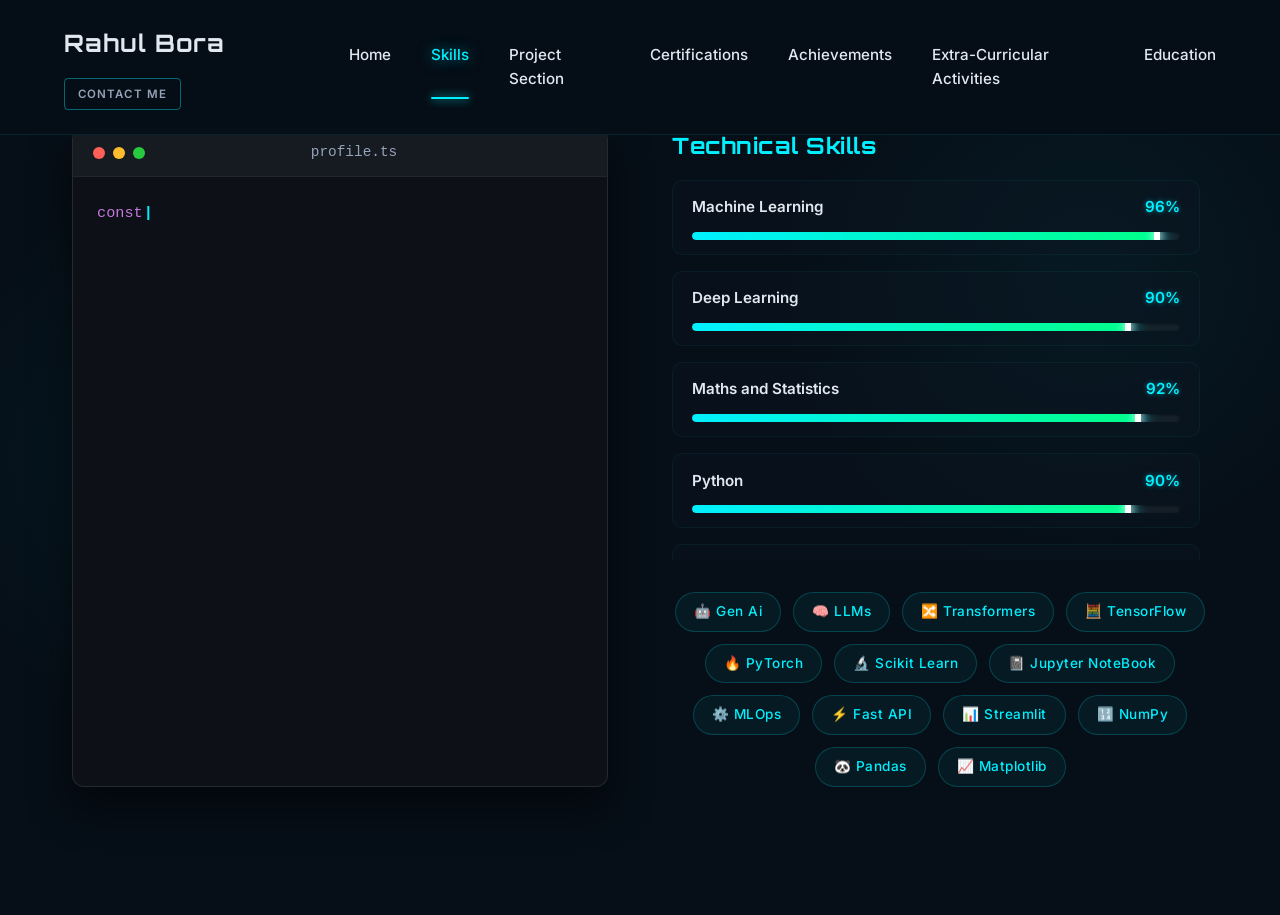
==== commit d4fe6c75: "new layout" ====
--- a/skills.html
+++ b/skills.html
@@ -52,7 +52,7 @@
                 </div>
 
                 <div class="about-text">
-                    <h3 class="subsection-title">Core Competencies</h3>
+                    <h3 class="subsection-title">Technical Skills</h3>
 
                     <div class="skills-list">
                         <div class="skill-item">
@@ -121,19 +121,19 @@
                     </div>
 
                     <div class="tags">
-                        <span class="tag">Gen Ai</span>
-                        <span class="tag">LLMs</span>
-                        <span class="tag">Transformers</span>
-                        <span class="tag">TensorFlow</span>
-                        <span class="tag">PyTorch</span>
-                        <span class="tag">Scikit Learn</span>
-                        <span class="tag">Jupyter NoteBook</span>
-                        <span class="tag">MLOps</span>
-                        <span class="tag">Fast API</span>
-                        <span class="tag">Streamlit</span>
-                        <span class="tag">NumPy</span>
-                        <span class="tag">Pandas</span>
-                        <span class="tag">Matplotlib</span>
+                        <span class="tag">🤖 Gen Ai</span>
+                        <span class="tag">🧠 LLMs</span>
+                        <span class="tag">🔀 Transformers</span>
+                        <span class="tag">🧮 TensorFlow</span>
+                        <span class="tag">🔥 PyTorch</span>
+                        <span class="tag">🔬 Scikit Learn</span>
+                        <span class="tag">📓 Jupyter NoteBook</span>
+                        <span class="tag">⚙️ MLOps</span>
+                        <span class="tag">⚡ Fast API</span>
+                        <span class="tag">📊 Streamlit</span>
+                        <span class="tag">🔢 NumPy</span>
+                        <span class="tag">🐼 Pandas</span>
+                        <span class="tag">📈 Matplotlib</span>
                     </div>
                 </div>
             </div>
--- a/styles.css
+++ b/styles.css
@@ -289,6 +289,57 @@
     padding: 5rem 0 8rem 0;
 }
 
+.about-glass-card {
+    background: rgba(13, 24, 37, 0.6);
+    backdrop-filter: blur(12px);
+    border: 1px solid rgba(0, 240, 255, 0.15);
+    border-radius: 16px;
+    padding: 2.5rem;
+    position: relative;
+    overflow: hidden;
+    transition: all 0.4s cubic-bezier(0.175, 0.885, 0.32, 1.275);
+    box-shadow: 0 10px 30px rgba(0, 0, 0, 0.3);
+    color: var(--text-color);
+    font-size: 1.25rem;
+    line-height: 1.8;
+}
+
+.about-glass-card::before {
+    content: '';
+    position: absolute;
+    top: 0;
+    left: 0;
+    width: 4px;
+    height: 100%;
+    background: var(--accent-color);
+    box-shadow: 0 0 15px var(--accent-color);
+    transform: scaleY(0);
+    transform-origin: top;
+    transition: transform 0.4s ease;
+}
+
+.about-glass-card:hover {
+    transform: translateY(-5px);
+    border-color: rgba(0, 240, 255, 0.4);
+    box-shadow: 0 15px 40px rgba(0, 0, 0, 0.5), inset 0 0 20px rgba(0, 240, 255, 0.05);
+    background: rgba(13, 24, 37, 0.8);
+}
+
+.about-glass-card:hover::before {
+    transform: scaleY(1);
+}
+
+.about-glass-card .highlight-text {
+    color: var(--accent-color);
+    font-weight: 600;
+    text-shadow: 0 0 8px rgba(0, 240, 255, 0.4);
+    transition: all 0.3s ease;
+}
+
+.about-glass-card .highlight-text:hover {
+    text-shadow: 0 0 15px rgba(0, 240, 255, 0.8);
+}
+
 .section-header {
     text-align: center;
     margin-bottom: 4rem;
@@ -608,6 +659,7 @@
 .tags {
     display: flex;
     flex-wrap: wrap;
+    justify-content: center;
     gap: 12px;
     margin-top: auto;
 }
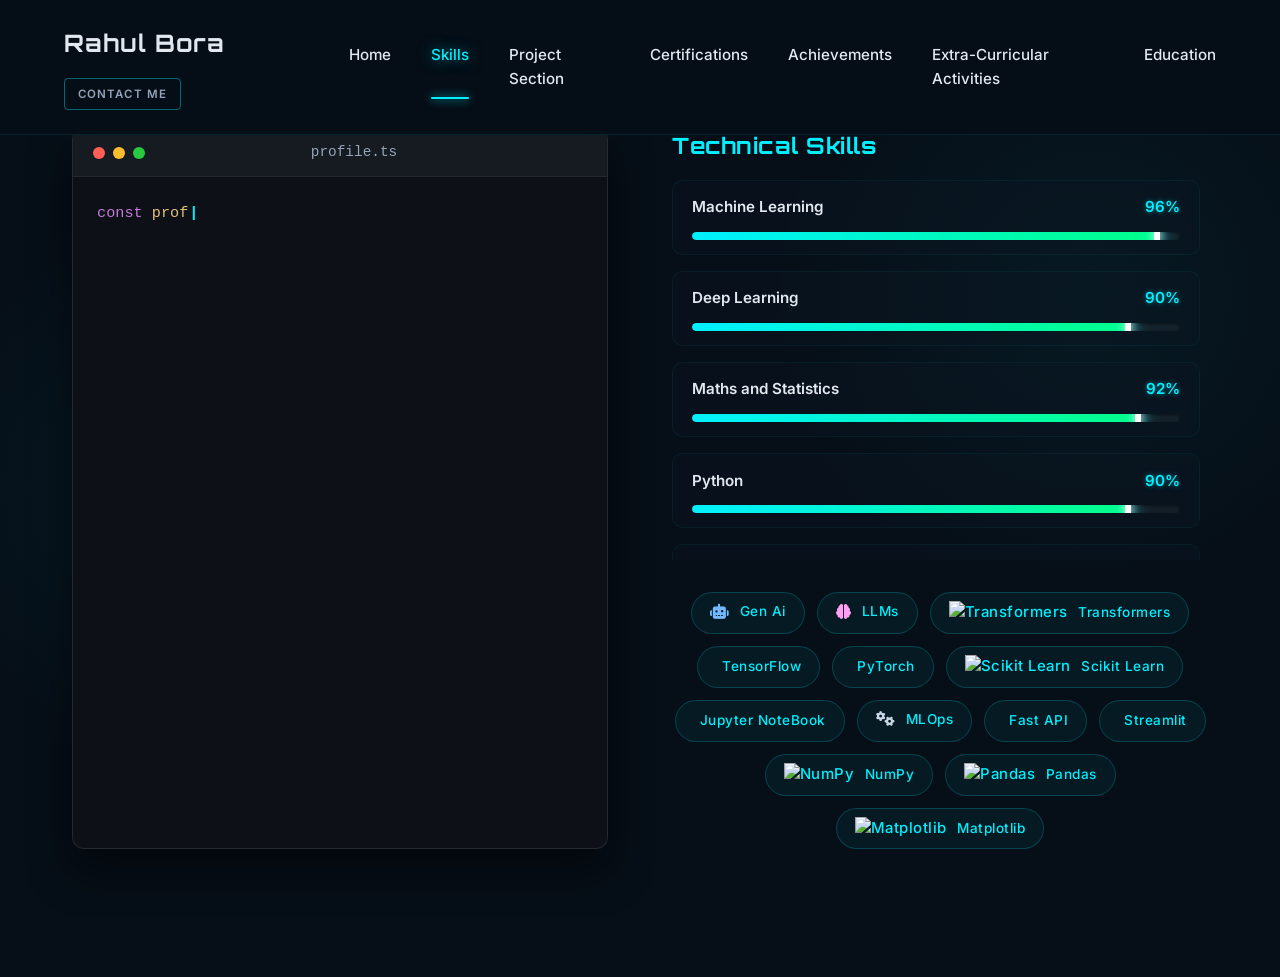
==== commit 4fda21a1: "changes" ====
--- a/skills.html
+++ b/skills.html
@@ -13,6 +13,7 @@
         href="https://fonts.googleapis.com/css2?family=Inter:wght@400;500;600;700&family=Orbitron:wght@500;700;900&display=swap"
         rel="stylesheet">
     <link rel="stylesheet" href="https://cdnjs.cloudflare.com/ajax/libs/font-awesome/6.4.0/css/all.min.css">
+    <link rel="stylesheet" href="https://cdn.jsdelivr.net/gh/devicons/devicon@latest/devicon.min.css">
 </head>
 
 <body class="skills-page">
@@ -47,7 +48,8 @@
                         <div class="filename">profile.ts</div>
                     </div>
                     <div class="code-content">
-                        <pre class="profile-code-pre"><code id="profile-code-typewriter" class="profile-typewriter-code"></code></pre>
+                        <pre
+                            class="profile-code-pre"><code id="profile-code-typewriter" class="profile-typewriter-code"></code></pre>
                     </div>
                 </div>
 
@@ -121,19 +123,20 @@
                     </div>
 
                     <div class="tags">
-                        <span class="tag">🤖 Gen Ai</span>
-                        <span class="tag">🧠 LLMs</span>
-                        <span class="tag">🔀 Transformers</span>
-                        <span class="tag">🧮 TensorFlow</span>
-                        <span class="tag">🔥 PyTorch</span>
-                        <span class="tag">🔬 Scikit Learn</span>
-                        <span class="tag">📓 Jupyter NoteBook</span>
-                        <span class="tag">⚙️ MLOps</span>
-                        <span class="tag">⚡ Fast API</span>
-                        <span class="tag">📊 Streamlit</span>
-                        <span class="tag">🔢 NumPy</span>
-                        <span class="tag">🐼 Pandas</span>
-                        <span class="tag">📈 Matplotlib</span>
+                        <span class="tag"><i class="fa-solid fa-robot" style="color: #74b9ff;"></i> Gen Ai</span>
+                        <span class="tag"><i class="fa-solid fa-brain" style="color: #ff9ff3;"></i> LLMs</span>
+                        <span class="tag"><img src="https://huggingface.co/front/assets/huggingface_logo-noborder.svg"
+                                width="16" alt="Transformers"> Transformers</span>
+                        <span class="tag"><i class="devicon-tensorflow-original colored"></i> TensorFlow</span>
+                        <span class="tag"><i class="devicon-pytorch-original colored"></i> PyTorch</span>
+                        <span class="tag"><img src="https://cdn.jsdelivr.net/gh/devicons/devicon@latest/icons/scikitlearn/scikitlearn-original.svg" width="16" alt="Scikit Learn"> Scikit Learn</span>
+                        <span class="tag"><i class="devicon-jupyter-plain colored"></i> Jupyter NoteBook</span>
+                        <span class="tag"><i class="fa-solid fa-gears" style="color: #c8d6e5;"></i> MLOps</span>
+                        <span class="tag"><i class="devicon-fastapi-plain colored"></i> Fast API</span>
+                        <span class="tag"><i class="devicon-streamlit-plain colored"></i> Streamlit</span>
+                        <span class="tag"><img src="https://cdn.jsdelivr.net/gh/devicons/devicon@latest/icons/numpy/numpy-original.svg" width="16" alt="NumPy"> NumPy</span>
+                        <span class="tag"><img src="https://cdn.jsdelivr.net/gh/devicons/devicon@latest/icons/pandas/pandas-original.svg" width="16" alt="Pandas"> Pandas</span>
+                        <span class="tag"><img src="https://upload.wikimedia.org/wikipedia/commons/8/84/Matplotlib_icon.svg" width="16" alt="Matplotlib"> Matplotlib</span>
                     </div>
                 </div>
             </div>
--- a/styles.css
+++ b/styles.css
@@ -713,6 +713,12 @@
     color: #000;
     box-shadow: 0 0 15px rgba(0, 240, 255, 0.5);
     transform: translateY(-3px) scale(1.05);
+}
+
+.tag i, .tag img {
+    margin-right: 6px;
+    font-size: 1.1em;
+    vertical-align: middle;
 }
 
 /* Project Tech Stack Tags */
